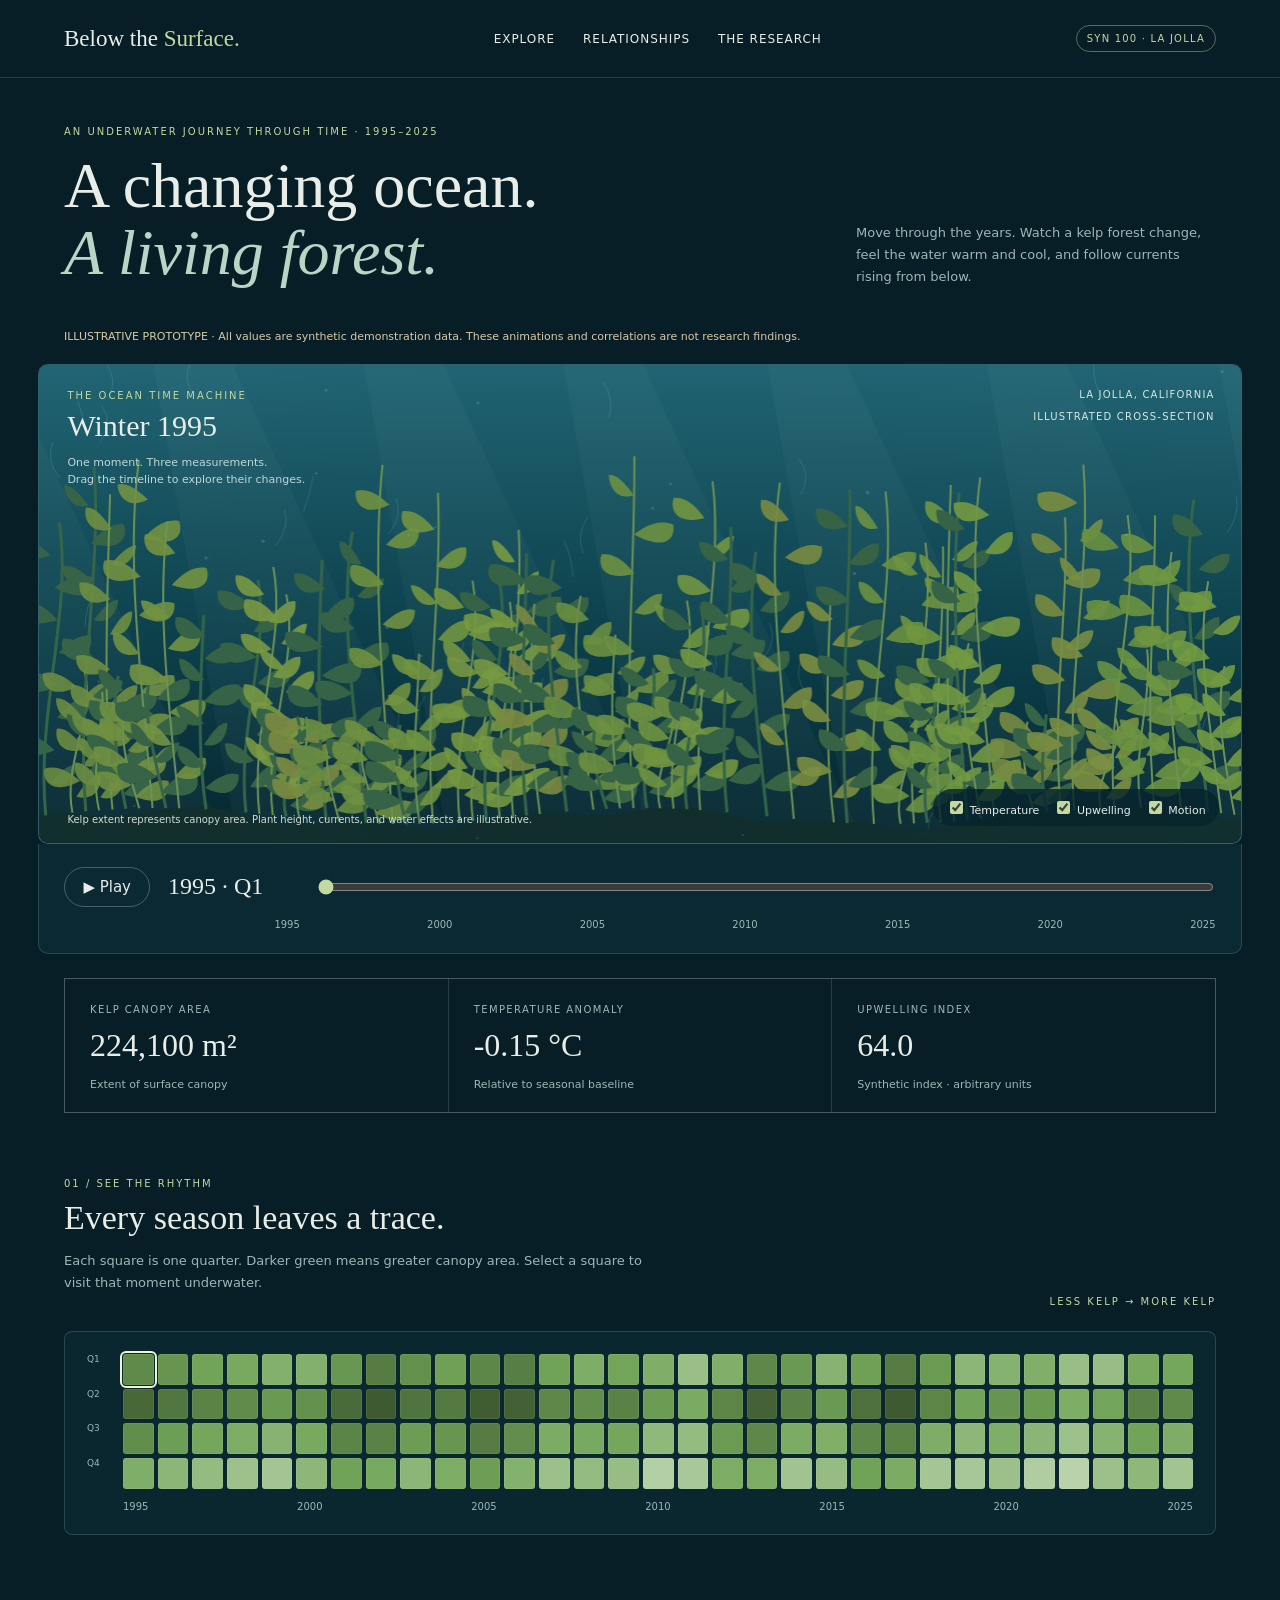
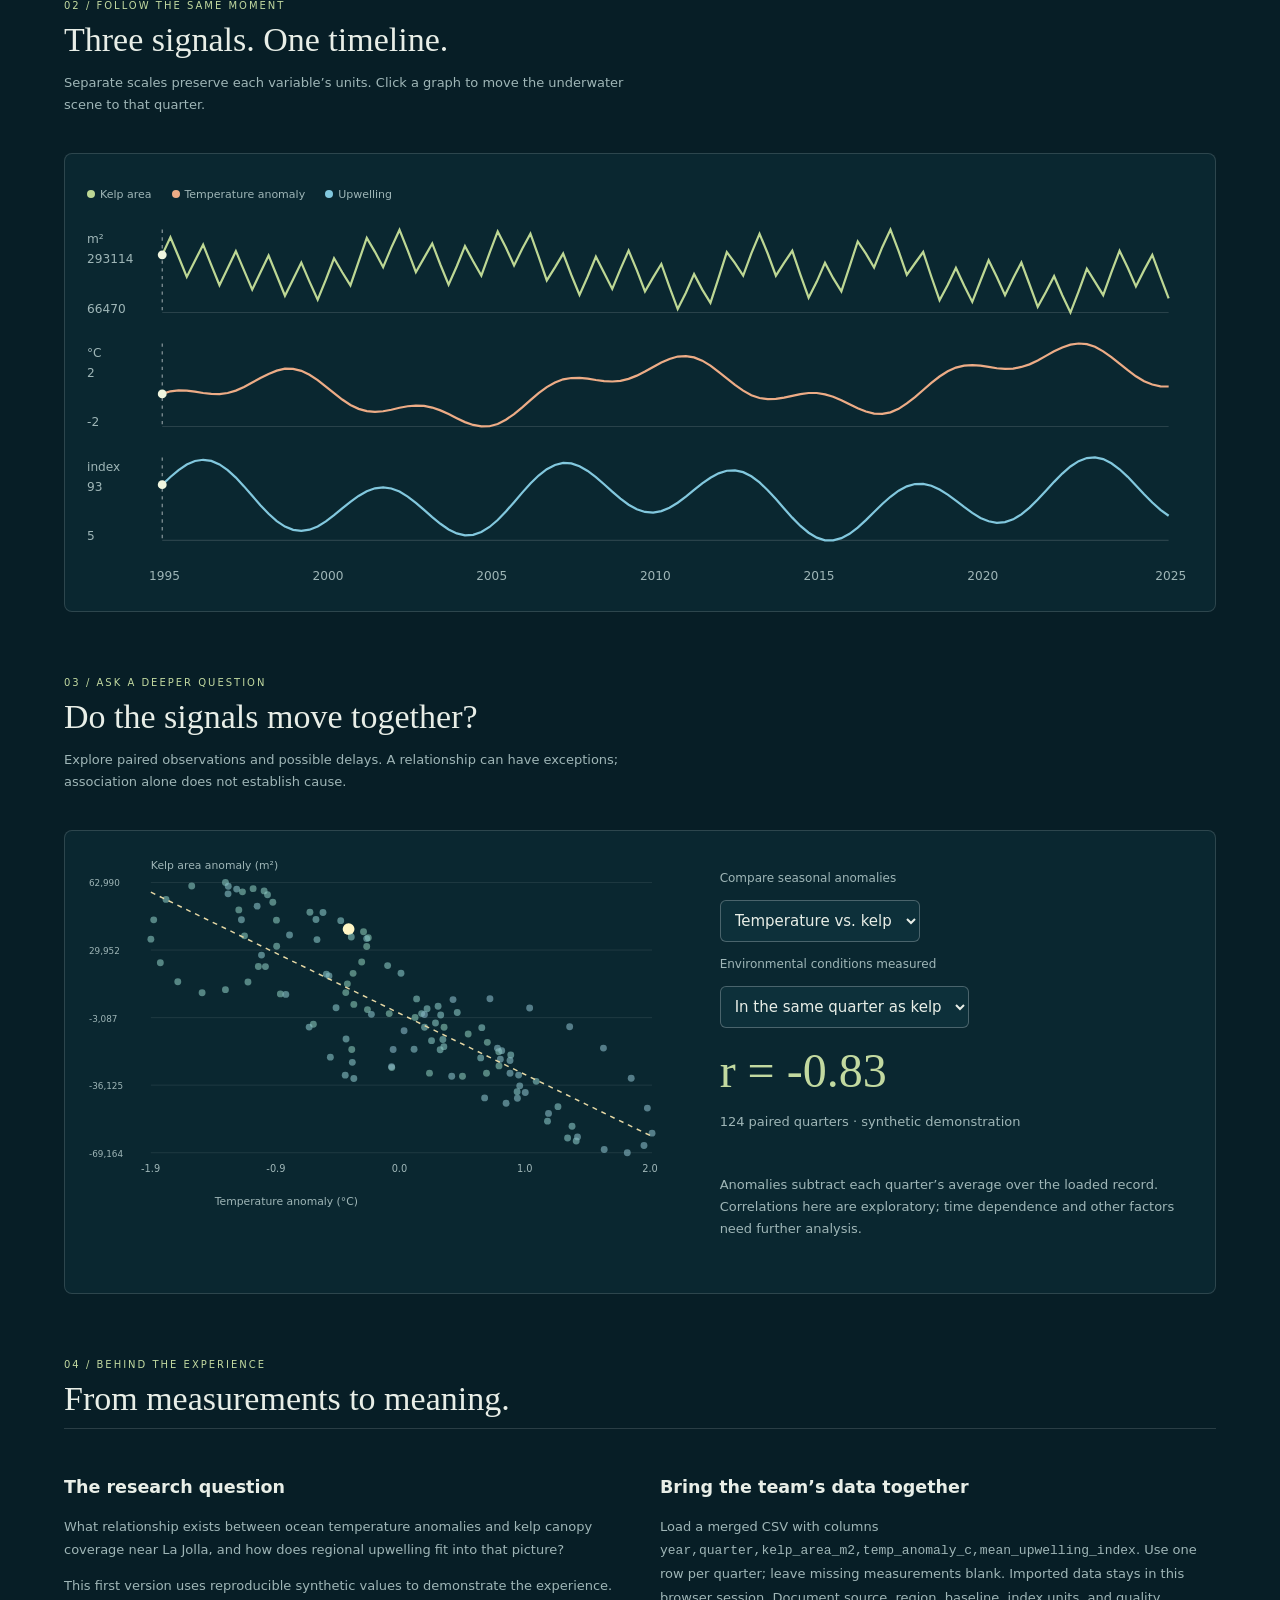
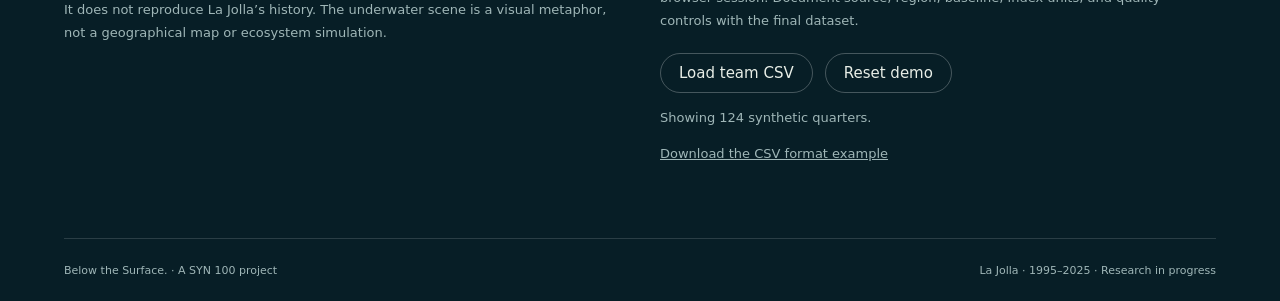
==== index.html @ 0c95d325 "Add kelp explorer prototype with animated ocean scene, timeline, charts, and sample data" ====
<!doctype html><html lang="en"><head><meta charset="utf-8"><meta name="viewport" content="width=device-width,initial-scale=1"><meta name="description" content="Explore an illustrative underwater kelp ecosystem through time. A SYN 100 research prototype."><title>Below the Surface | La Jolla</title><link rel="stylesheet" href="src/styles.css"></head><body>
<header><a class="brand" href="#">Below the <span>Surface.</span></a><nav><a href="#explore">EXPLORE</a><a href="#relationships">RELATIONSHIPS</a><a href="#methods">THE RESEARCH</a></nav><span class="tag">SYN 100 · LA JOLLA</span></header>
<div class="intro"><div><div class="eyebrow">An underwater journey through time · 1995–2025</div><h1>A changing ocean.<br><em>A living forest.</em></h1></div><p>Move through the years. Watch a kelp forest change, feel the water warm and cool, and follow currents rising from below.</p></div>
<div class="notice" id="notice">ILLUSTRATIVE PROTOTYPE · All values are synthetic demonstration data. These animations and correlations are not research findings.</div>
<main><div id="explore" class="scene-wrap"><canvas id="ocean" aria-label="Illustrative underwater kelp scene controlled by the selected quarter" role="img"></canvas><div class="overlay"><div class="eyebrow">The ocean time machine</div><h2 id="sceneDate">Winter 1995</h2><p>One moment. Three measurements.<br>Drag the timeline to explore their changes.</p></div><div class="scene-meta">LA JOLLA, CALIFORNIA<br><br>ILLUSTRATED CROSS-SECTION</div><div class="scene-caption">Kelp extent represents canopy area. Plant height, currents, and water effects are illustrative.</div><div class="layer-controls"><label><input id="tempFx" type="checkbox" checked> Temperature</label><label><input id="upFx" type="checkbox" checked> Upwelling</label><label><input id="motion" type="checkbox" checked> Motion</label></div></div>
<div class="timeline"><div class="time-head"><button class="button" id="play" aria-label="Play timeline">▶ Play</button><strong id="date">1995 · Q1</strong><input id="time" type="range" min="0" max="123" value="0" aria-label="Selected year and quarter"></div><div class="years"><span>1995</span><span>2000</span><span>2005</span><span>2010</span><span>2015</span><span>2020</span><span>2025</span></div></div>
<div class="metrics" aria-live="polite"><div class="metric"><label>Kelp canopy area</label><div class="value" id="kelpVal"></div><small>Extent of surface canopy</small></div><div class="metric"><label>Temperature anomaly</label><div class="value" id="tempVal"></div><small>Relative to seasonal baseline</small></div><div class="metric"><label>Upwelling index</label><div class="value" id="upVal"></div><small id="upUnit">Synthetic index · arbitrary units</small></div></div>
<section class="content"><div class="section-head"><div><div class="eyebrow">01 / See the rhythm</div><h2>Every season leaves a trace.</h2><p class="sub">Each square is one quarter. Darker green means greater canopy area. Select a square to visit that moment underwater.</p></div><span class="eyebrow">LESS KELP → MORE KELP</span></div><div class="chartbox"><div class="heatrows"><div class="quarters"><span>Q1</span><span>Q2</span><span>Q3</span><span>Q4</span></div><div class="calendar" id="calendar"></div></div><div class="calyears"><span>1995</span><span>2000</span><span>2005</span><span>2010</span><span>2015</span><span>2020</span><span>2025</span></div></div></section>
<section class="content"><div class="section-head"><div><div class="eyebrow">02 / Follow the same moment</div><h2>Three signals. One timeline.</h2><p class="sub">Separate scales preserve each variable’s units. Click a graph to move the underwater scene to that quarter.</p></div></div><div class="chartbox"><div class="legend"><span><i class="dot" style="background:#bdd794"></i>Kelp area</span><span><i class="dot" style="background:#edac86"></i>Temperature anomaly</span><span><i class="dot" style="background:#82c8de"></i>Upwelling</span></div><svg id="series" viewBox="0 0 1000 340" role="img" aria-label="Linked time-series graphs"></svg></div></section>
<section class="content" id="relationships"><div class="section-head"><div><div class="eyebrow">03 / Ask a deeper question</div><h2>Do the signals move together?</h2><p class="sub">Explore paired observations and possible delays. A relationship can have exceptions; association alone does not establish cause.</p></div></div><div class="chartbox twocol"><svg id="scatter" viewBox="0 0 600 370" role="img" aria-label="Environmental variable versus kelp anomaly scatterplot"></svg><div class="controls"><label for="variable">Compare seasonal anomalies</label><select id="variable"><option value="temp">Temperature vs. kelp</option><option value="up">Upwelling vs. kelp</option></select><label for="lag">Environmental conditions measured</label><select id="lag"><option value="0">In the same quarter as kelp</option><option value="1">One quarter before kelp</option><option value="2">Two quarters before kelp</option></select><div><div class="stat" id="rval"></div><p class="sub" id="pairCount"></p></div><p class="sub">Anomalies subtract each quarter’s average over the loaded record. Correlations here are exploratory; time dependence and other factors need further analysis.</p></div></div></section>
<section class="content" id="methods"><div class="eyebrow">04 / Behind the experience</div><h2>From measurements to meaning.</h2><div class="method"><div><h3>The research question</h3><p>What relationship exists between ocean temperature anomalies and kelp canopy coverage near La Jolla, and how does regional upwelling fit into that picture?</p><p>This first version uses reproducible synthetic values to demonstrate the experience. It does not reproduce La Jolla’s history. The underwater scene is a visual metaphor, not a geographical map or ecosystem simulation.</p></div><div><h3>Bring the team’s data together</h3><p>Load a merged CSV with columns <code>year,quarter,kelp_area_m2,temp_anomaly_c,mean_upwelling_index</code>. Use one row per quarter; leave missing measurements blank. Imported data stays in this browser session. Document source, region, baseline, index units, and quality controls with the final dataset.</p><div class="import"><label class="button" for="upload">Load team CSV</label><input id="upload" type="file" accept=".csv,text/csv" hidden><button id="reset" class="button">Reset demo</button></div><p role="status" class="status" id="loadStatus">Showing 124 synthetic quarters.</p><p><a href="data/sample.csv" download style="text-decoration:underline">Download the CSV format example</a></p></div></div></section></main><footer><span>Below the Surface. · A SYN 100 project</span><span>La Jolla · 1995–2025 · Research in progress</span></footer>
<script src="src/main.js" defer></script></body></html>
---- src/styles.css ----
:root{--ink:#e8eee7;--muted:#9fb6b7;--line:#ffffff24;--lime:#c2d9a0}*{box-sizing:border-box}body{margin:0;background:#071e26;color:var(--ink);font:15px system-ui,sans-serif}button,select,input{font:inherit}a{color:inherit;text-decoration:none}header{height:78px;display:flex;align-items:center;justify-content:space-between;padding:0 5%;border-bottom:1px solid var(--line)}.brand{font-family:Georgia,serif;font-size:23px}.brand span{color:var(--lime)}nav{display:flex;gap:28px;font-size:12px;letter-spacing:.08em}.tag{font-size:10px;letter-spacing:.12em;border:1px solid #bcd39a70;padding:7px 10px;color:var(--lime);border-radius:30px}.intro{padding:48px 5% 28px;display:flex;align-items:end;justify-content:space-between;gap:25px}.eyebrow{text-transform:uppercase;letter-spacing:.2em;font-size:10px;color:var(--lime)}h1{font:clamp(40px,5vw,72px)/1.05 Georgia,serif;margin:15px 0}h1 em{color:#b9d5c5;font-weight:normal}.intro p{max-width:360px;color:var(--muted);line-height:1.7;font-size:13px}.notice{margin:0 5% 18px;color:#d9caa7;font-size:11px;line-height:1.5}.scene-wrap{margin:0 3%;position:relative;height:480px;border:1px solid #ffffff25;border-radius:10px;overflow:hidden;background:#0e4654}canvas{display:block;width:100%;height:100%}.overlay{position:absolute;top:25px;left:28px;pointer-events:none}.overlay h2{font:30px Georgia,serif;margin:8px 0}.overlay p{font-size:11px;color:#c0d7d6;max-width:260px;line-height:1.6}.scene-meta{position:absolute;right:26px;top:24px;font-size:10px;letter-spacing:.12em;text-align:right;color:#d5e9e4}.scene-caption{position:absolute;bottom:18px;left:28px;font-size:10px;color:#cfddd1;max-width:80%}.layer-controls{display:flex;gap:14px;position:absolute;right:22px;bottom:17px;background:#06242ccb;padding:9px 13px;border-radius:25px;font-size:11px}input{accent-color:var(--lime)}.timeline{margin:0 3%;padding:23px 25px;background:#0b2932;border:1px solid var(--line);border-top:0;border-radius:0 0 10px 10px}.time-head{display:flex;align-items:center;gap:18px}.time-head strong{font:24px Georgia,serif;min-width:130px}.time-head input{flex:1;min-width:30px}.button{background:transparent;color:var(--ink);border:1px solid #ffffff40;border-radius:25px;padding:10px 18px;cursor:pointer}.button:hover,.button.active{background:var(--lime);color:#122b2b}.years{display:flex;justify-content:space-between;padding:12px 0 0 210px;font-size:10px;color:var(--muted)}.metrics{display:grid;grid-template-columns:repeat(3,1fr);gap:1px;background:var(--line);margin:24px 5% 0;border:1px solid var(--line)}.metric{background:#071e26;padding:20px 25px}.metric label{font-size:10px;letter-spacing:.14em;color:var(--muted);text-transform:uppercase}.value{font:32px Georgia,serif;margin:10px 0}.metric small{font-size:11px;color:var(--muted)}section.content{padding:65px 5% 0}.section-head{display:flex;align-items:end;justify-content:space-between;gap:20px;margin-bottom:24px}h2{font:34px Georgia,serif;margin:10px 0}p.sub{color:var(--muted);font-size:13px;max-width:600px;line-height:1.7}.tabs{display:flex;gap:8px;flex-wrap:wrap}.tabs .button{font-size:11px;padding:9px 14px}.chartbox{border:1px solid var(--line);border-radius:8px;background:#0a2730;padding:22px}.chartbox svg{display:block;width:100%;height:auto}.legend{display:flex;gap:20px;color:var(--muted);font-size:11px;margin:12px 0}.dot{display:inline-block;width:8px;height:8px;border-radius:50%;margin-right:5px}.calendar{display:grid;grid-template-columns:repeat(31,1fr);gap:4px}.calcell{aspect-ratio:1;border:1px solid #ffffff12;border-radius:3px;cursor:pointer;padding:0}.calcell:hover,.calcell.selected{outline:2px solid #edf6d7;outline-offset:1px}.heatrows{display:grid;grid-template-columns:26px 1fr;gap:10px;align-items:center}.quarters{display:grid;grid-template-rows:repeat(4,1fr);gap:4px;font-size:9px;color:var(--muted);height:100%}.calyears{display:flex;justify-content:space-between;font-size:10px;color:var(--muted);margin:12px 0 0 36px}.twocol{display:grid;grid-template-columns:1.2fr 1fr;gap:25px}.controls{display:flex;flex-direction:column;gap:15px;align-items:start;padding:18px}select{background:#0d303a;color:var(--ink);border:1px solid #ffffff40;border-radius:6px;padding:10px;max-width:100%}.stat{font:48px Georgia,serif;color:var(--lime)}.controls label{font-size:12px;color:var(--muted)}.method{display:grid;grid-template-columns:1fr 1fr;gap:40px;border-top:1px solid var(--line);padding-top:30px}.method p,.method li{font-size:13px;line-height:1.8;color:var(--muted)}footer{margin:60px 5% 0;padding:25px 0;border-top:1px solid var(--line);font-size:11px;color:var(--muted);display:flex;justify-content:space-between}.import{display:flex;gap:12px;align-items:center;flex-wrap:wrap;margin-top:20px}.status{font-size:12px;color:var(--lime)}:focus-visible{outline:2px solid #e2f7b4;outline-offset:4px}@media(max-width:700px){header{height:65px}nav{gap:14px}nav a:last-child{display:none}.tag{font-size:8px}.intro{padding-top:30px;display:block}.intro p{max-width:100%}.scene-wrap{height:420px}.scene-meta{display:none}.layer-controls{left:15px;right:auto;bottom:45px}.overlay{left:20px}.scene-caption{left:20px;font-size:9px}.time-head{gap:8px;flex-wrap:wrap}.time-head strong{font-size:19px;min-width:104px}.time-head input{flex-basis:50%}.years{padding-left:0}.metrics{margin:20px 3% 0}.metric{padding:14px 10px}.value{font-size:23px}.metric label{font-size:8px}.metric small{font-size:9px}.twocol,.method{grid-template-columns:1fr}.section-head{display:block}.calendar{gap:2px}.chartbox{padding:12px}h2{font-size:28px}footer{gap:20px}.quarters{font-size:8px}}
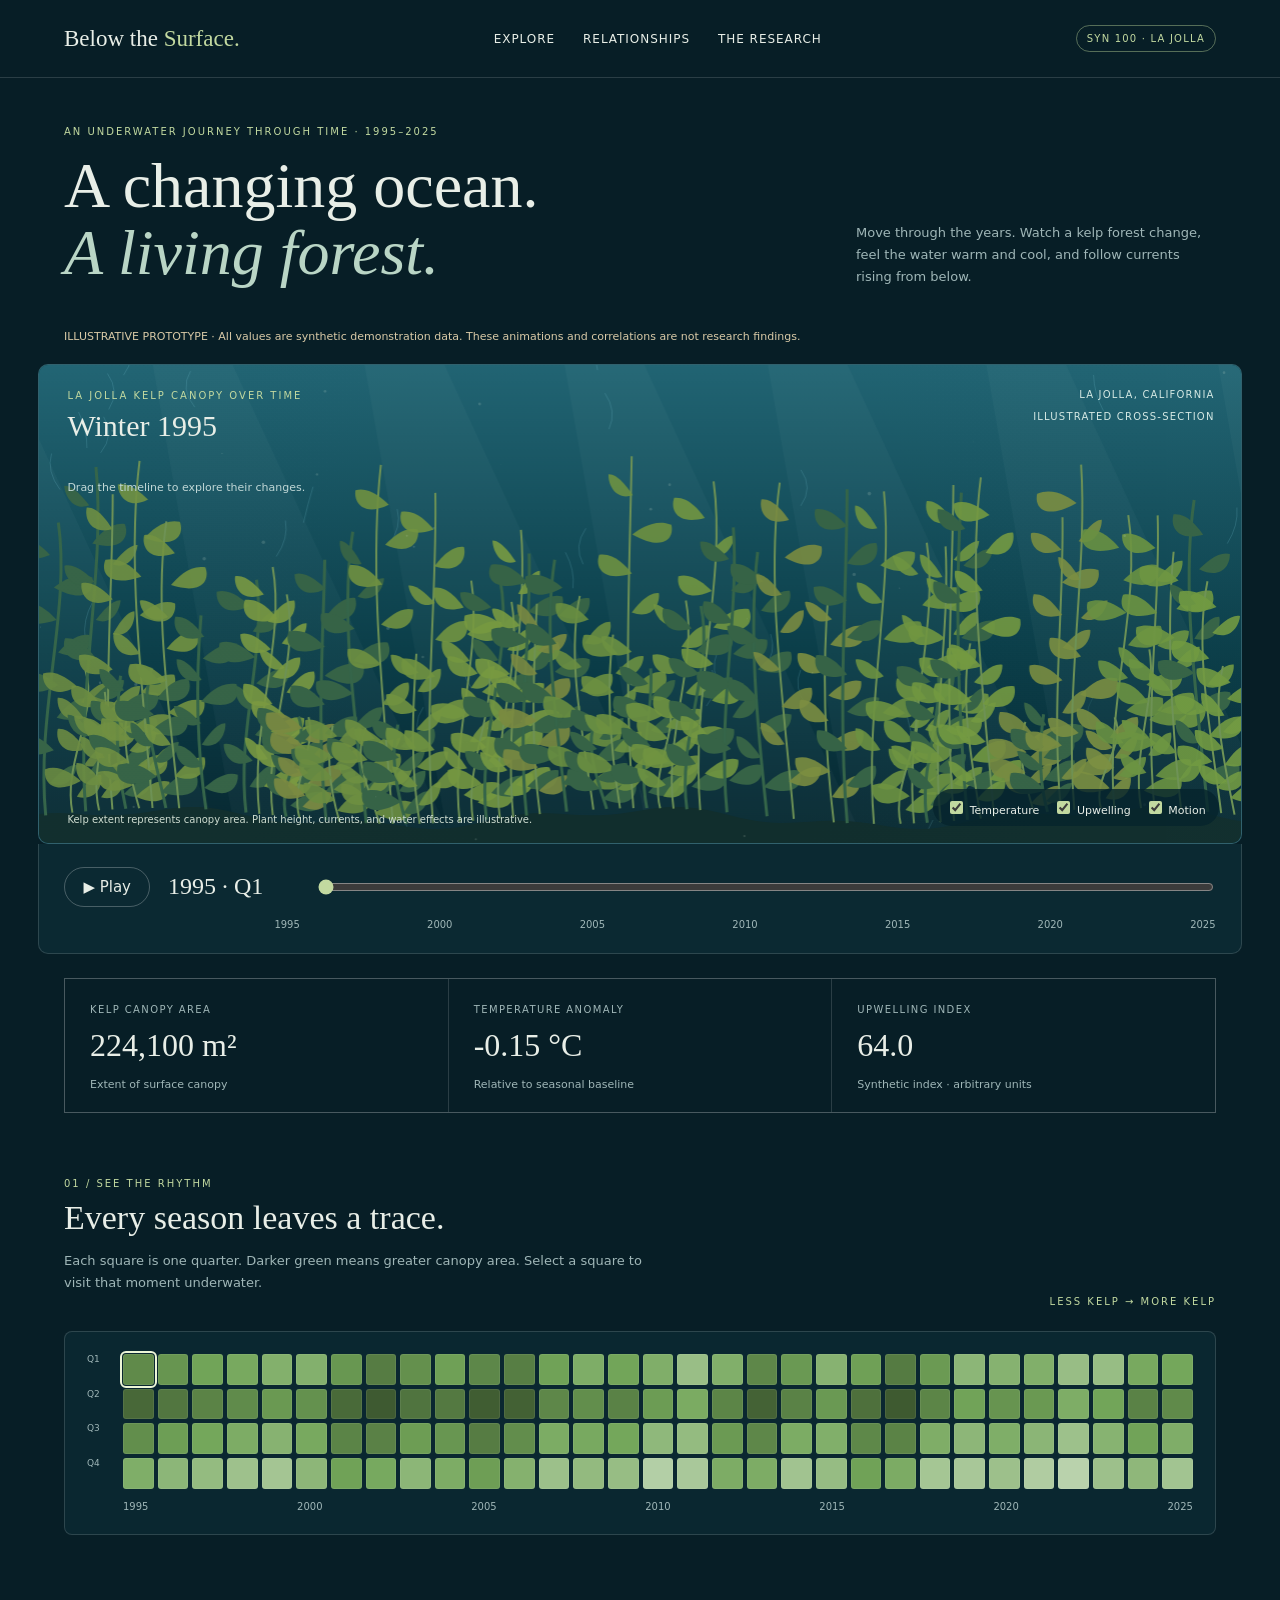
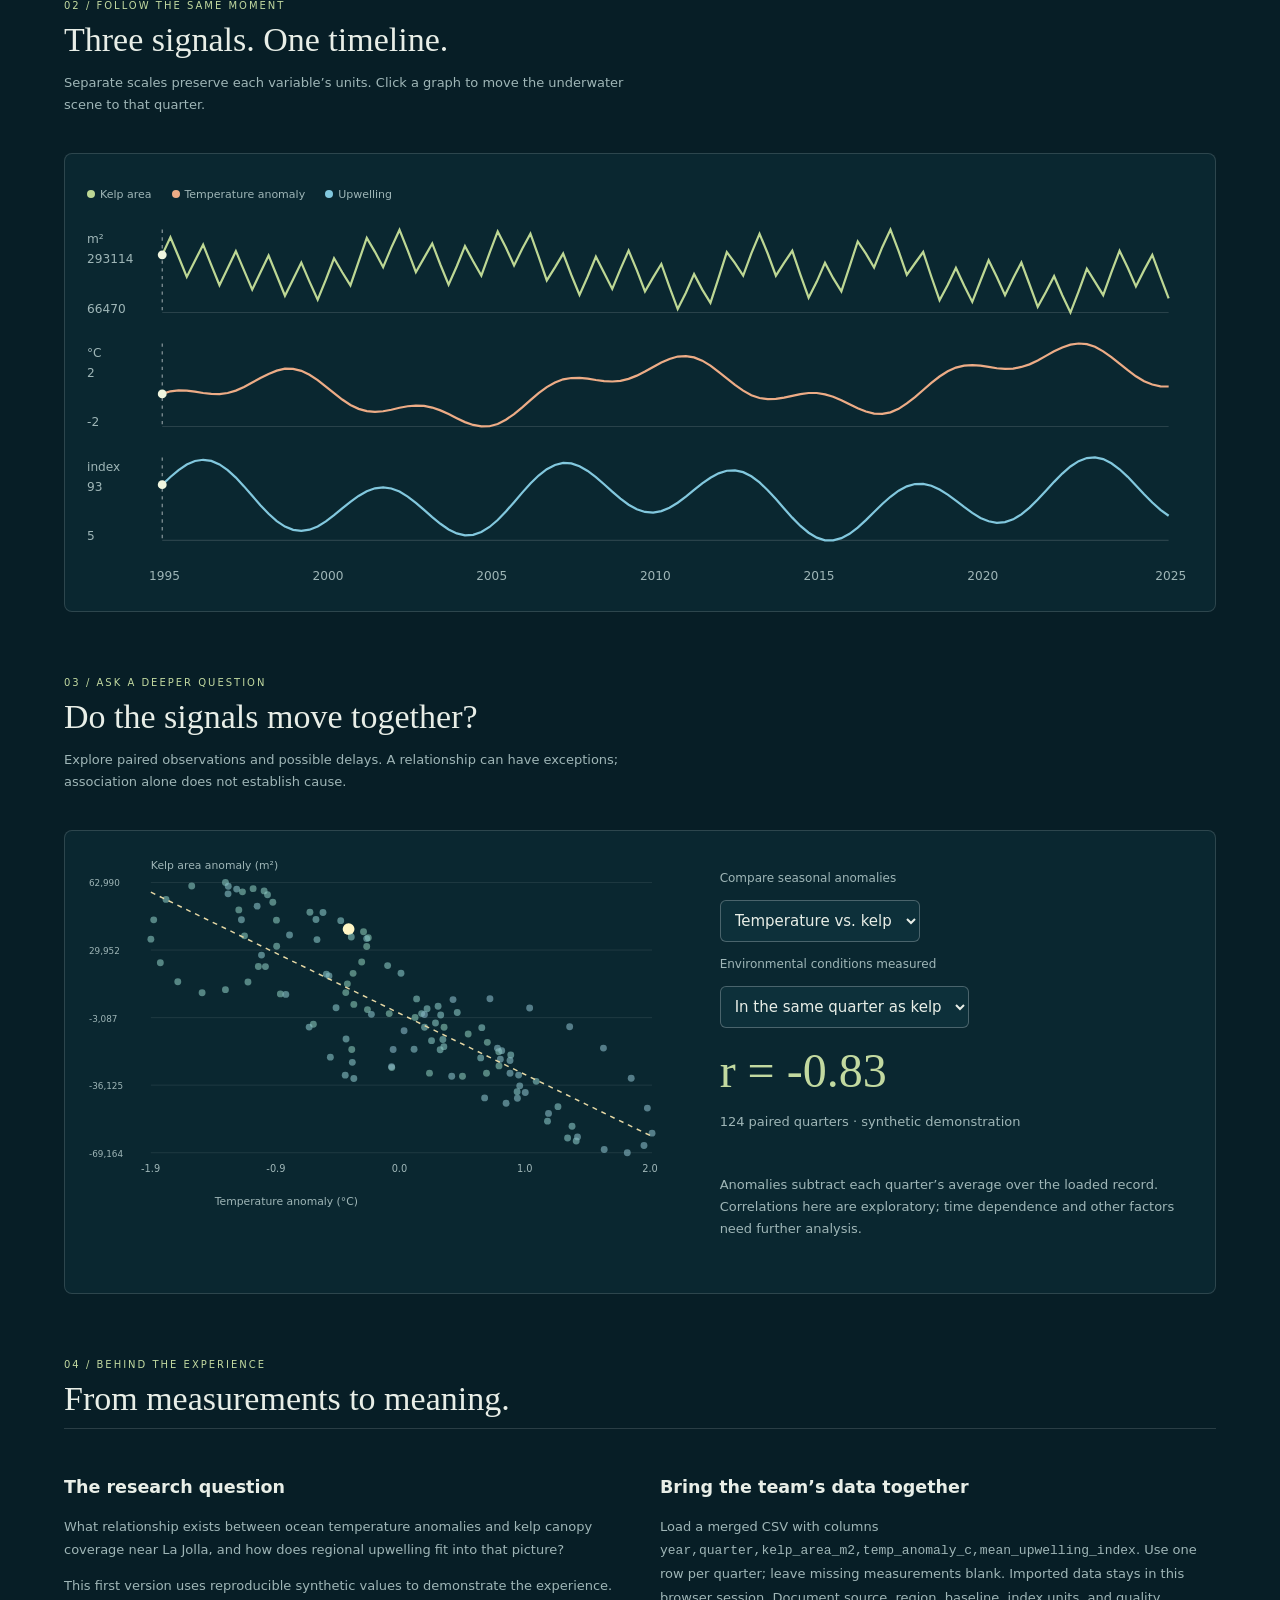
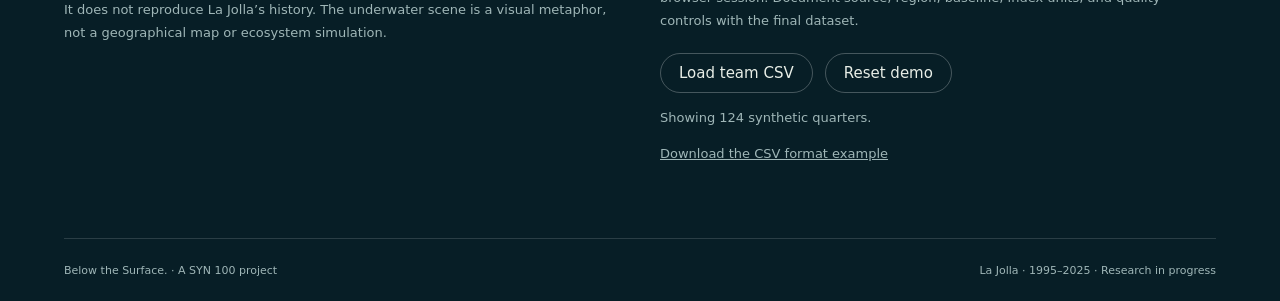
==== commit 8f33f3da: "update wording" ====
--- a/index.html
+++ b/index.html
@@ -2,7 +2,7 @@
 <header><a class="brand" href="#">Below the <span>Surface.</span></a><nav><a href="#explore">EXPLORE</a><a href="#relationships">RELATIONSHIPS</a><a href="#methods">THE RESEARCH</a></nav><span class="tag">SYN 100 · LA JOLLA</span></header>
 <div class="intro"><div><div class="eyebrow">An underwater journey through time · 1995–2025</div><h1>A changing ocean.<br><em>A living forest.</em></h1></div><p>Move through the years. Watch a kelp forest change, feel the water warm and cool, and follow currents rising from below.</p></div>
 <div class="notice" id="notice">ILLUSTRATIVE PROTOTYPE · All values are synthetic demonstration data. These animations and correlations are not research findings.</div>
-<main><div id="explore" class="scene-wrap"><canvas id="ocean" aria-label="Illustrative underwater kelp scene controlled by the selected quarter" role="img"></canvas><div class="overlay"><div class="eyebrow">The ocean time machine</div><h2 id="sceneDate">Winter 1995</h2><p>One moment. Three measurements.<br>Drag the timeline to explore their changes.</p></div><div class="scene-meta">LA JOLLA, CALIFORNIA<br><br>ILLUSTRATED CROSS-SECTION</div><div class="scene-caption">Kelp extent represents canopy area. Plant height, currents, and water effects are illustrative.</div><div class="layer-controls"><label><input id="tempFx" type="checkbox" checked> Temperature</label><label><input id="upFx" type="checkbox" checked> Upwelling</label><label><input id="motion" type="checkbox" checked> Motion</label></div></div>
+<main><div id="explore" class="scene-wrap"><canvas id="ocean" aria-label="Illustrative underwater kelp scene controlled by the selected quarter" role="img"></canvas><div class="overlay"><div class="eyebrow">La Jolla Kelp Canopy Over Time</div><h2 id="sceneDate">Winter 1995</h2><p><br>Drag the timeline to explore their changes.</p></div><div class="scene-meta">LA JOLLA, CALIFORNIA<br><br>ILLUSTRATED CROSS-SECTION</div><div class="scene-caption">Kelp extent represents canopy area. Plant height, currents, and water effects are illustrative.</div><div class="layer-controls"><label><input id="tempFx" type="checkbox" checked> Temperature</label><label><input id="upFx" type="checkbox" checked> Upwelling</label><label><input id="motion" type="checkbox" checked> Motion</label></div></div>
 <div class="timeline"><div class="time-head"><button class="button" id="play" aria-label="Play timeline">▶ Play</button><strong id="date">1995 · Q1</strong><input id="time" type="range" min="0" max="123" value="0" aria-label="Selected year and quarter"></div><div class="years"><span>1995</span><span>2000</span><span>2005</span><span>2010</span><span>2015</span><span>2020</span><span>2025</span></div></div>
 <div class="metrics" aria-live="polite"><div class="metric"><label>Kelp canopy area</label><div class="value" id="kelpVal"></div><small>Extent of surface canopy</small></div><div class="metric"><label>Temperature anomaly</label><div class="value" id="tempVal"></div><small>Relative to seasonal baseline</small></div><div class="metric"><label>Upwelling index</label><div class="value" id="upVal"></div><small id="upUnit">Synthetic index · arbitrary units</small></div></div>
 <section class="content"><div class="section-head"><div><div class="eyebrow">01 / See the rhythm</div><h2>Every season leaves a trace.</h2><p class="sub">Each square is one quarter. Darker green means greater canopy area. Select a square to visit that moment underwater.</p></div><span class="eyebrow">LESS KELP → MORE KELP</span></div><div class="chartbox"><div class="heatrows"><div class="quarters"><span>Q1</span><span>Q2</span><span>Q3</span><span>Q4</span></div><div class="calendar" id="calendar"></div></div><div class="calyears"><span>1995</span><span>2000</span><span>2005</span><span>2010</span><span>2015</span><span>2020</span><span>2025</span></div></div></section>
--- a/src/styles.css
+++ b/src/styles.css
@@ -1,2 +1,25 @@
 
 :root{--ink:#e8eee7;--muted:#9fb6b7;--line:#ffffff24;--lime:#c2d9a0}*{box-sizing:border-box}body{margin:0;background:#071e26;color:var(--ink);font:15px system-ui,sans-serif}button,select,input{font:inherit}a{color:inherit;text-decoration:none}header{height:78px;display:flex;align-items:center;justify-content:space-between;padding:0 5%;border-bottom:1px solid var(--line)}.brand{font-family:Georgia,serif;font-size:23px}.brand span{color:var(--lime)}nav{display:flex;gap:28px;font-size:12px;letter-spacing:.08em}.tag{font-size:10px;letter-spacing:.12em;border:1px solid #bcd39a70;padding:7px 10px;color:var(--lime);border-radius:30px}.intro{padding:48px 5% 28px;display:flex;align-items:end;justify-content:space-between;gap:25px}.eyebrow{text-transform:uppercase;letter-spacing:.2em;font-size:10px;color:var(--lime)}h1{font:clamp(40px,5vw,72px)/1.05 Georgia,serif;margin:15px 0}h1 em{color:#b9d5c5;font-weight:normal}.intro p{max-width:360px;color:var(--muted);line-height:1.7;font-size:13px}.notice{margin:0 5% 18px;color:#d9caa7;font-size:11px;line-height:1.5}.scene-wrap{margin:0 3%;position:relative;height:480px;border:1px solid #ffffff25;border-radius:10px;overflow:hidden;background:#0e4654}canvas{display:block;width:100%;height:100%}.overlay{position:absolute;top:25px;left:28px;pointer-events:none}.overlay h2{font:30px Georgia,serif;margin:8px 0}.overlay p{font-size:11px;color:#c0d7d6;max-width:260px;line-height:1.6}.scene-meta{position:absolute;right:26px;top:24px;font-size:10px;letter-spacing:.12em;text-align:right;color:#d5e9e4}.scene-caption{position:absolute;bottom:18px;left:28px;font-size:10px;color:#cfddd1;max-width:80%}.layer-controls{display:flex;gap:14px;position:absolute;right:22px;bottom:17px;background:#06242ccb;padding:9px 13px;border-radius:25px;font-size:11px}input{accent-color:var(--lime)}.timeline{margin:0 3%;padding:23px 25px;background:#0b2932;border:1px solid var(--line);border-top:0;border-radius:0 0 10px 10px}.time-head{display:flex;align-items:center;gap:18px}.time-head strong{font:24px Georgia,serif;min-width:130px}.time-head input{flex:1;min-width:30px}.button{background:transparent;color:var(--ink);border:1px solid #ffffff40;border-radius:25px;padding:10px 18px;cursor:pointer}.button:hover,.button.active{background:var(--lime);color:#122b2b}.years{display:flex;justify-content:space-between;padding:12px 0 0 210px;font-size:10px;color:var(--muted)}.metrics{display:grid;grid-template-columns:repeat(3,1fr);gap:1px;background:var(--line);margin:24px 5% 0;border:1px solid var(--line)}.metric{background:#071e26;padding:20px 25px}.metric label{font-size:10px;letter-spacing:.14em;color:var(--muted);text-transform:uppercase}.value{font:32px Georgia,serif;margin:10px 0}.metric small{font-size:11px;color:var(--muted)}section.content{padding:65px 5% 0}.section-head{display:flex;align-items:end;justify-content:space-between;gap:20px;margin-bottom:24px}h2{font:34px Georgia,serif;margin:10px 0}p.sub{color:var(--muted);font-size:13px;max-width:600px;line-height:1.7}.tabs{display:flex;gap:8px;flex-wrap:wrap}.tabs .button{font-size:11px;padding:9px 14px}.chartbox{border:1px solid var(--line);border-radius:8px;background:#0a2730;padding:22px}.chartbox svg{display:block;width:100%;height:auto}.legend{display:flex;gap:20px;color:var(--muted);font-size:11px;margin:12px 0}.dot{display:inline-block;width:8px;height:8px;border-radius:50%;margin-right:5px}.calendar{display:grid;grid-template-columns:repeat(31,1fr);gap:4px}.calcell{aspect-ratio:1;border:1px solid #ffffff12;border-radius:3px;cursor:pointer;padding:0}.calcell:hover,.calcell.selected{outline:2px solid #edf6d7;outline-offset:1px}.heatrows{display:grid;grid-template-columns:26px 1fr;gap:10px;align-items:center}.quarters{display:grid;grid-template-rows:repeat(4,1fr);gap:4px;font-size:9px;color:var(--muted);height:100%}.calyears{display:flex;justify-content:space-between;font-size:10px;color:var(--muted);margin:12px 0 0 36px}.twocol{display:grid;grid-template-columns:1.2fr 1fr;gap:25px}.controls{display:flex;flex-direction:column;gap:15px;align-items:start;padding:18px}select{background:#0d303a;color:var(--ink);border:1px solid #ffffff40;border-radius:6px;padding:10px;max-width:100%}.stat{font:48px Georgia,serif;color:var(--lime)}.controls label{font-size:12px;color:var(--muted)}.method{display:grid;grid-template-columns:1fr 1fr;gap:40px;border-top:1px solid var(--line);padding-top:30px}.method p,.method li{font-size:13px;line-height:1.8;color:var(--muted)}footer{margin:60px 5% 0;padding:25px 0;border-top:1px solid var(--line);font-size:11px;color:var(--muted);display:flex;justify-content:space-between}.import{display:flex;gap:12px;align-items:center;flex-wrap:wrap;margin-top:20px}.status{font-size:12px;color:var(--lime)}:focus-visible{outline:2px solid #e2f7b4;outline-offset:4px}@media(max-width:700px){header{height:65px}nav{gap:14px}nav a:last-child{display:none}.tag{font-size:8px}.intro{padding-top:30px;display:block}.intro p{max-width:100%}.scene-wrap{height:420px}.scene-meta{display:none}.layer-controls{left:15px;right:auto;bottom:45px}.overlay{left:20px}.scene-caption{left:20px;font-size:9px}.time-head{gap:8px;flex-wrap:wrap}.time-head strong{font-size:19px;min-width:104px}.time-head input{flex-basis:50%}.years{padding-left:0}.metrics{margin:20px 3% 0}.metric{padding:14px 10px}.value{font-size:23px}.metric label{font-size:8px}.metric small{font-size:9px}.twocol,.method{grid-template-columns:1fr}.section-head{display:block}.calendar{gap:2px}.chartbox{padding:12px}h2{font-size:28px}footer{gap:20px}.quarters{font-size:8px}}
+
+/* Stack date layers so interrupted crossfades retain their current opacity. */
+.date-fade{display:inline-grid}
+.date-fade>span{grid-area:1 / 1;white-space:nowrap}
+.value{font-variant-numeric:tabular-nums}
+
+/* Standalone Google Sites embeds share the explorer's components. */
+.embed-page{padding:20px 0 28px}
+.embed-page section.content{padding-top:32px}
+.embed-page .timeline{border-top:1px solid var(--line)}
+.embed-page .twocol{grid-template-columns:minmax(0,1.2fr) minmax(0,1fr)}
+.embed-page .twocol>*{min-width:0}
+.embed-page .legend{flex-wrap:wrap;gap:10px 20px}
+.embed-motion{font-size:12px;white-space:nowrap}
+@media(max-width:700px){
+  .embed-page .twocol{grid-template-columns:minmax(0,1fr)}
+  .embed-page .metrics{grid-template-columns:minmax(0,1fr)}
+  .embed-page .metric{padding:16px}
+  .embed-page .layer-controls{left:10px;right:10px;justify-content:center;gap:8px;padding:9px 6px}
+  .embed-page .time-head input[type=range]{flex-basis:100%;width:100%}
+  .embed-page .heatrows{grid-template-columns:18px minmax(0,1fr);gap:6px}
+  .embed-page .controls{padding:8px 0}
+}
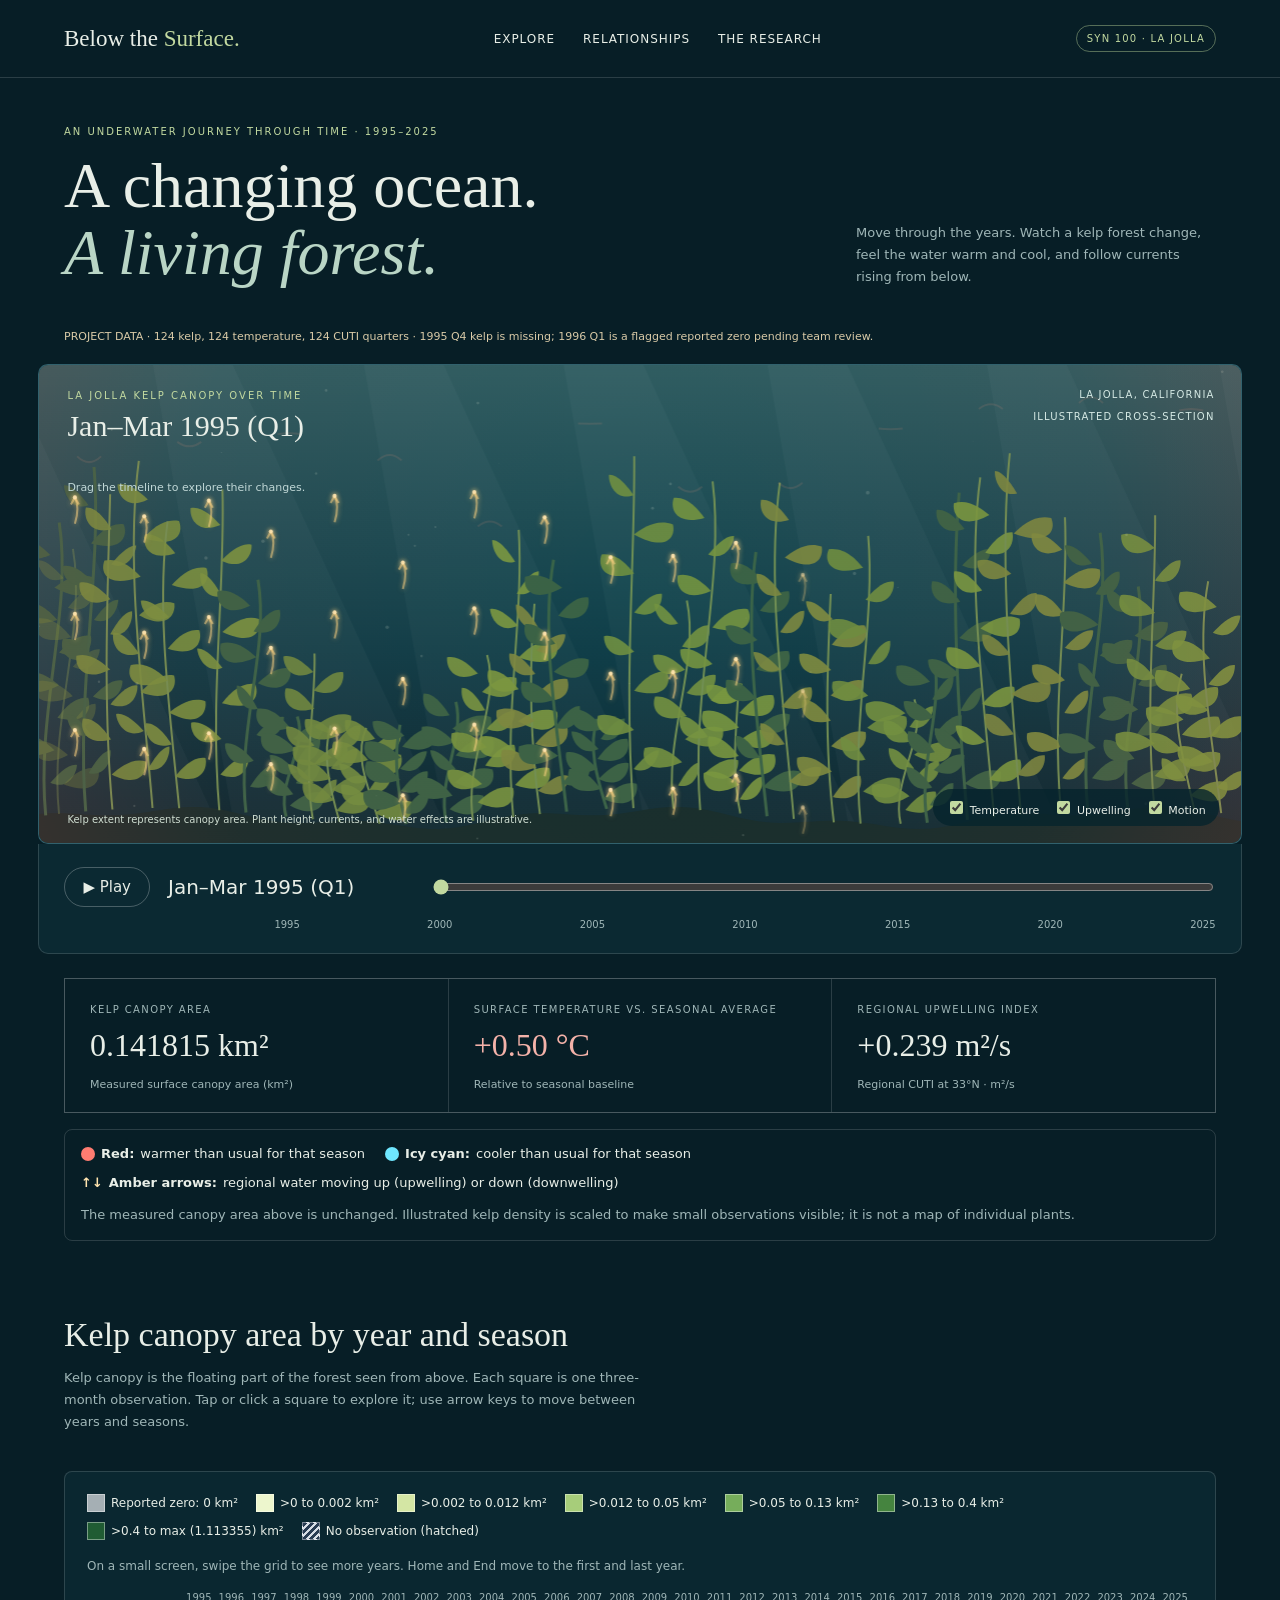
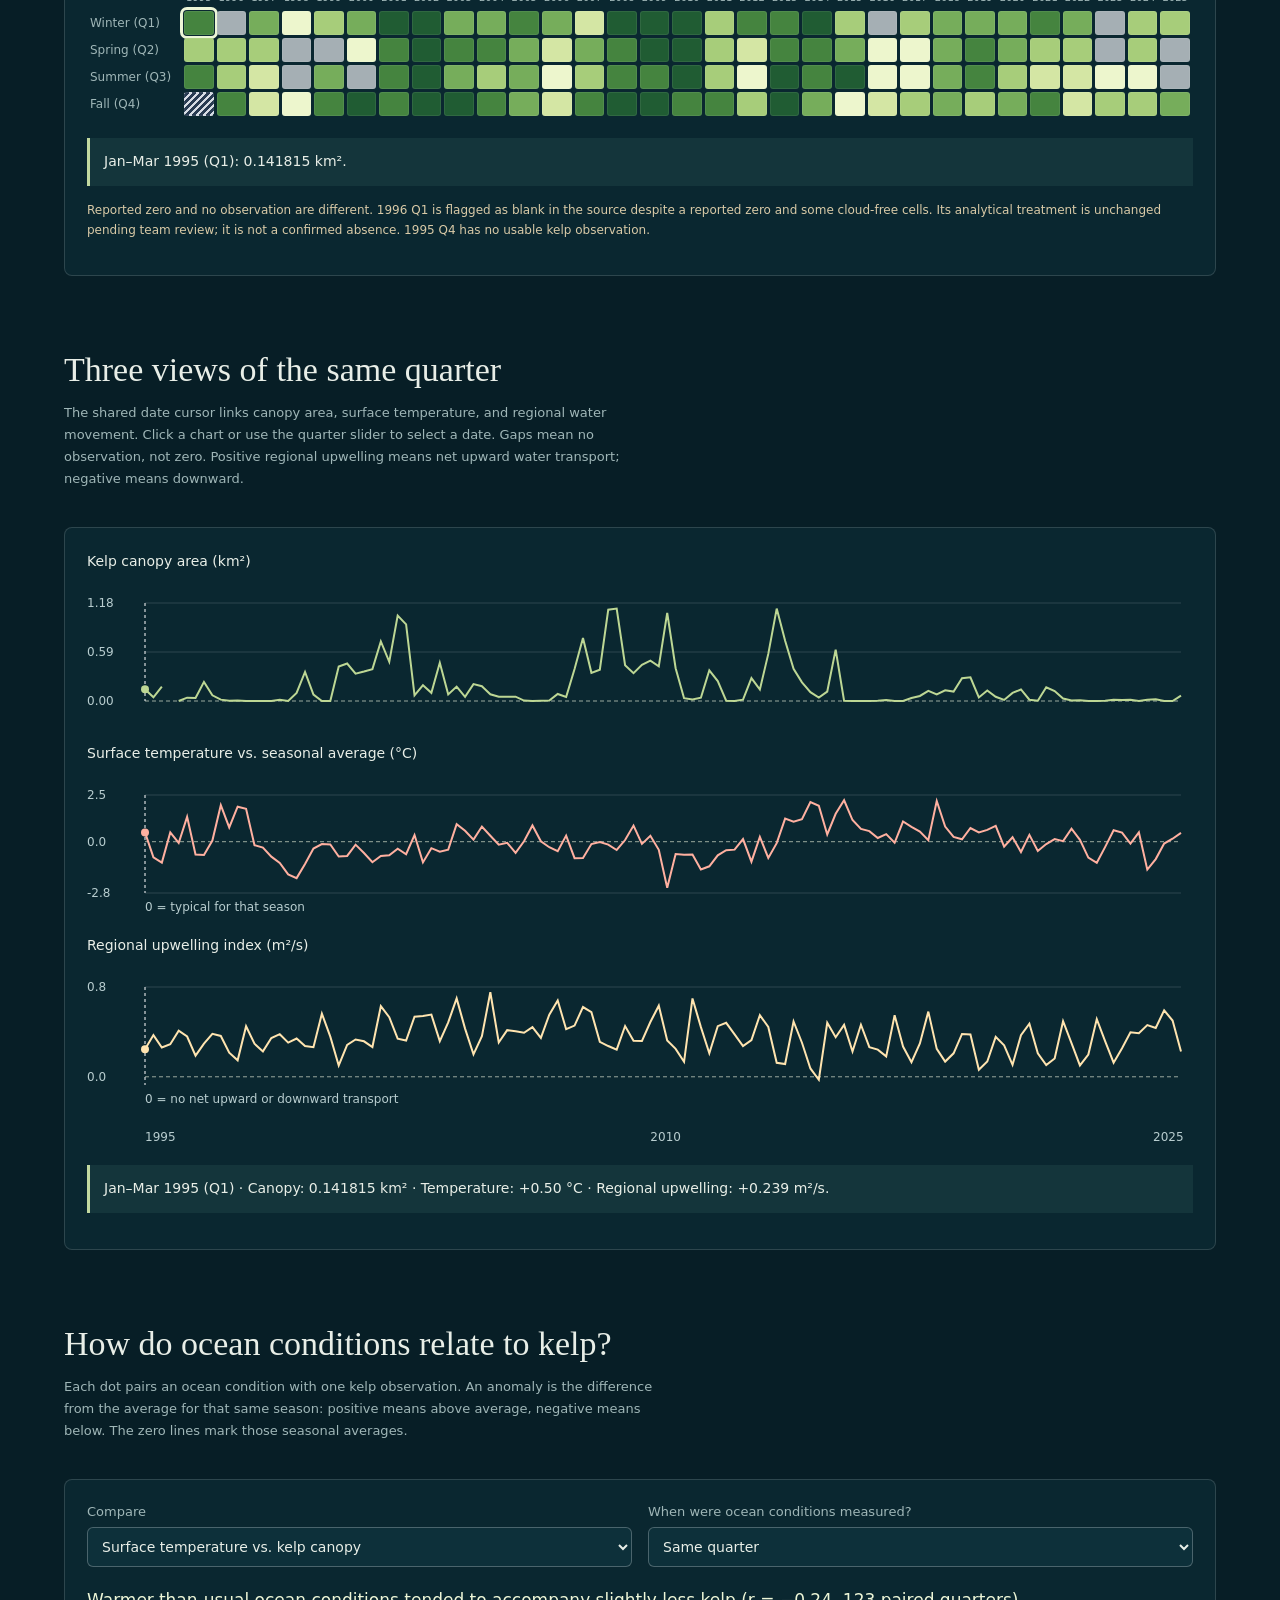
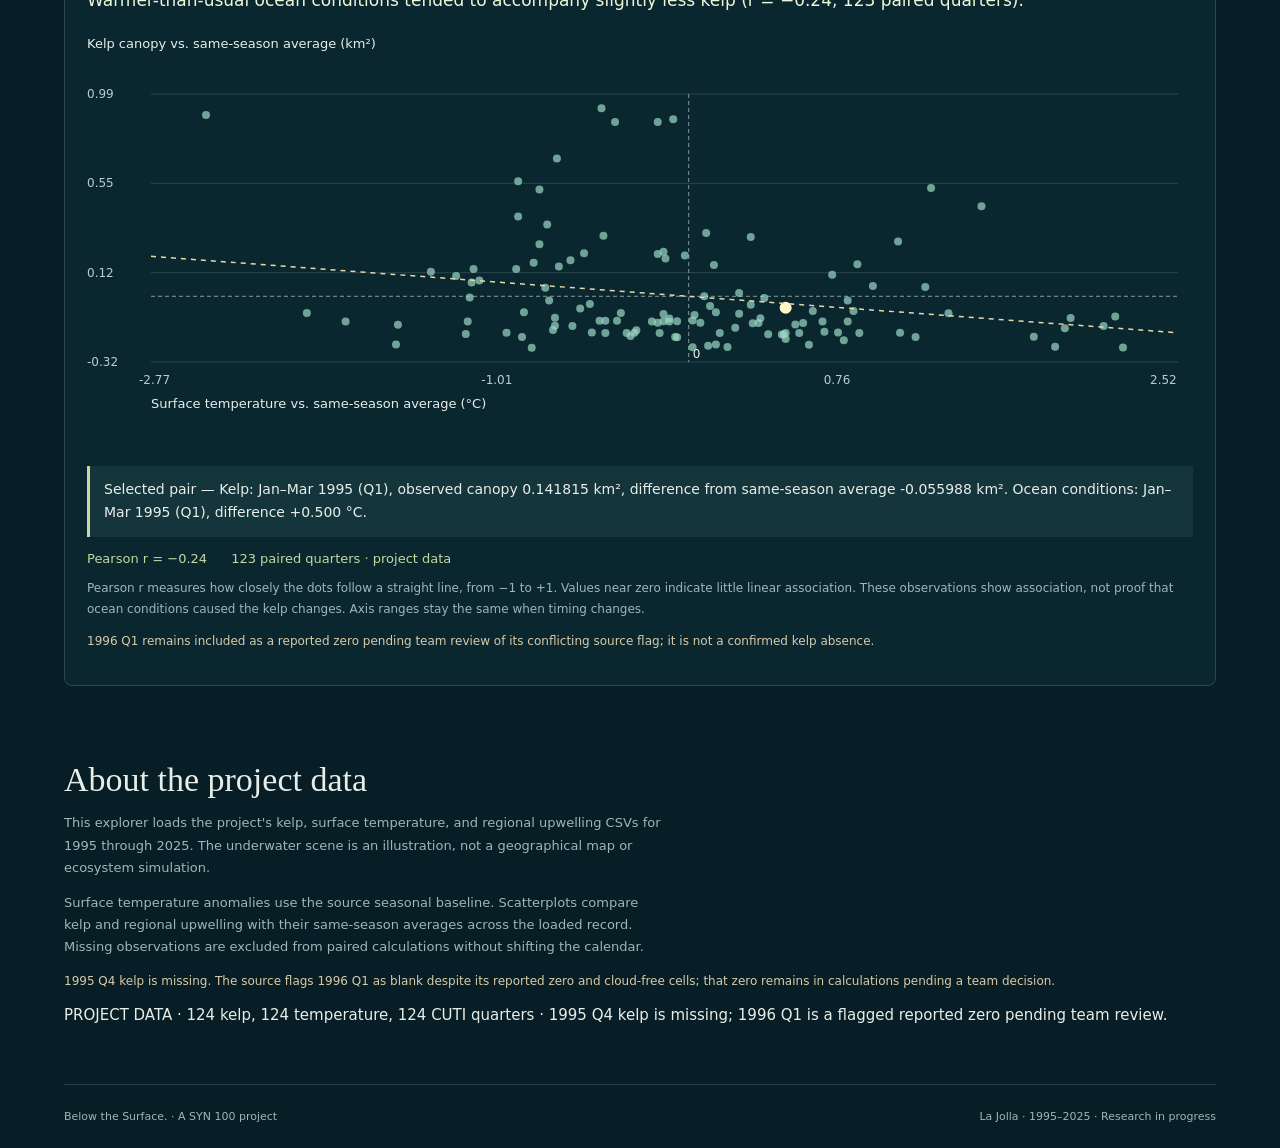
==== commit a3d5eff8: "updated readability" ====
--- a/index.html
+++ b/index.html
@@ -1,12 +1,55 @@
 <!doctype html><html lang="en"><head><meta charset="utf-8"><meta name="viewport" content="width=device-width,initial-scale=1"><meta name="description" content="Explore an illustrative underwater kelp ecosystem through time. A SYN 100 research prototype."><title>Below the Surface | La Jolla</title><link rel="stylesheet" href="src/styles.css"></head><body>
 <header><a class="brand" href="#">Below the <span>Surface.</span></a><nav><a href="#explore">EXPLORE</a><a href="#relationships">RELATIONSHIPS</a><a href="#methods">THE RESEARCH</a></nav><span class="tag">SYN 100 · LA JOLLA</span></header>
 <div class="intro"><div><div class="eyebrow">An underwater journey through time · 1995–2025</div><h1>A changing ocean.<br><em>A living forest.</em></h1></div><p>Move through the years. Watch a kelp forest change, feel the water warm and cool, and follow currents rising from below.</p></div>
-<div class="notice" id="notice">ILLUSTRATIVE PROTOTYPE · All values are synthetic demonstration data. These animations and correlations are not research findings.</div>
-<main><div id="explore" class="scene-wrap"><canvas id="ocean" aria-label="Illustrative underwater kelp scene controlled by the selected quarter" role="img"></canvas><div class="overlay"><div class="eyebrow">La Jolla Kelp Canopy Over Time</div><h2 id="sceneDate">Winter 1995</h2><p><br>Drag the timeline to explore their changes.</p></div><div class="scene-meta">LA JOLLA, CALIFORNIA<br><br>ILLUSTRATED CROSS-SECTION</div><div class="scene-caption">Kelp extent represents canopy area. Plant height, currents, and water effects are illustrative.</div><div class="layer-controls"><label><input id="tempFx" type="checkbox" checked> Temperature</label><label><input id="upFx" type="checkbox" checked> Upwelling</label><label><input id="motion" type="checkbox" checked> Motion</label></div></div>
-<div class="timeline"><div class="time-head"><button class="button" id="play" aria-label="Play timeline">▶ Play</button><strong id="date">1995 · Q1</strong><input id="time" type="range" min="0" max="123" value="0" aria-label="Selected year and quarter"></div><div class="years"><span>1995</span><span>2000</span><span>2005</span><span>2010</span><span>2015</span><span>2020</span><span>2025</span></div></div>
-<div class="metrics" aria-live="polite"><div class="metric"><label>Kelp canopy area</label><div class="value" id="kelpVal"></div><small>Extent of surface canopy</small></div><div class="metric"><label>Temperature anomaly</label><div class="value" id="tempVal"></div><small>Relative to seasonal baseline</small></div><div class="metric"><label>Upwelling index</label><div class="value" id="upVal"></div><small id="upUnit">Synthetic index · arbitrary units</small></div></div>
-<section class="content"><div class="section-head"><div><div class="eyebrow">01 / See the rhythm</div><h2>Every season leaves a trace.</h2><p class="sub">Each square is one quarter. Darker green means greater canopy area. Select a square to visit that moment underwater.</p></div><span class="eyebrow">LESS KELP → MORE KELP</span></div><div class="chartbox"><div class="heatrows"><div class="quarters"><span>Q1</span><span>Q2</span><span>Q3</span><span>Q4</span></div><div class="calendar" id="calendar"></div></div><div class="calyears"><span>1995</span><span>2000</span><span>2005</span><span>2010</span><span>2015</span><span>2020</span><span>2025</span></div></div></section>
-<section class="content"><div class="section-head"><div><div class="eyebrow">02 / Follow the same moment</div><h2>Three signals. One timeline.</h2><p class="sub">Separate scales preserve each variable’s units. Click a graph to move the underwater scene to that quarter.</p></div></div><div class="chartbox"><div class="legend"><span><i class="dot" style="background:#bdd794"></i>Kelp area</span><span><i class="dot" style="background:#edac86"></i>Temperature anomaly</span><span><i class="dot" style="background:#82c8de"></i>Upwelling</span></div><svg id="series" viewBox="0 0 1000 340" role="img" aria-label="Linked time-series graphs"></svg></div></section>
-<section class="content" id="relationships"><div class="section-head"><div><div class="eyebrow">03 / Ask a deeper question</div><h2>Do the signals move together?</h2><p class="sub">Explore paired observations and possible delays. A relationship can have exceptions; association alone does not establish cause.</p></div></div><div class="chartbox twocol"><svg id="scatter" viewBox="0 0 600 370" role="img" aria-label="Environmental variable versus kelp anomaly scatterplot"></svg><div class="controls"><label for="variable">Compare seasonal anomalies</label><select id="variable"><option value="temp">Temperature vs. kelp</option><option value="up">Upwelling vs. kelp</option></select><label for="lag">Environmental conditions measured</label><select id="lag"><option value="0">In the same quarter as kelp</option><option value="1">One quarter before kelp</option><option value="2">Two quarters before kelp</option></select><div><div class="stat" id="rval"></div><p class="sub" id="pairCount"></p></div><p class="sub">Anomalies subtract each quarter’s average over the loaded record. Correlations here are exploratory; time dependence and other factors need further analysis.</p></div></div></section>
-<section class="content" id="methods"><div class="eyebrow">04 / Behind the experience</div><h2>From measurements to meaning.</h2><div class="method"><div><h3>The research question</h3><p>What relationship exists between ocean temperature anomalies and kelp canopy coverage near La Jolla, and how does regional upwelling fit into that picture?</p><p>This first version uses reproducible synthetic values to demonstrate the experience. It does not reproduce La Jolla’s history. The underwater scene is a visual metaphor, not a geographical map or ecosystem simulation.</p></div><div><h3>Bring the team’s data together</h3><p>Load a merged CSV with columns <code>year,quarter,kelp_area_m2,temp_anomaly_c,mean_upwelling_index</code>. Use one row per quarter; leave missing measurements blank. Imported data stays in this browser session. Document source, region, baseline, index units, and quality controls with the final dataset.</p><div class="import"><label class="button" for="upload">Load team CSV</label><input id="upload" type="file" accept=".csv,text/csv" hidden><button id="reset" class="button">Reset demo</button></div><p role="status" class="status" id="loadStatus">Showing 124 synthetic quarters.</p><p><a href="data/sample.csv" download style="text-decoration:underline">Download the CSV format example</a></p></div></div></section></main><footer><span>Below the Surface. · A SYN 100 project</span><span>La Jolla · 1995–2025 · Research in progress</span></footer>
+<div class="notice" id="notice" role="status">Loading project CSV observations...</div>
+<main><div id="explore" class="scene-wrap"><canvas id="ocean" aria-label="Illustrative underwater kelp scene controlled by the selected quarter" role="img"></canvas><div class="overlay"><div class="eyebrow">La Jolla Kelp Canopy Over Time</div><h2 id="sceneDate">Loading date...</h2><p><br>Drag the timeline to explore their changes.</p></div><div class="scene-meta">LA JOLLA, CALIFORNIA<br><br>ILLUSTRATED CROSS-SECTION</div><div class="scene-caption">Kelp extent represents canopy area. Plant height, currents, and water effects are illustrative.</div><div class="layer-controls"><label><input id="tempFx" type="checkbox" checked> Temperature</label><label><input id="upFx" type="checkbox" checked> Upwelling</label><label><input id="motion" type="checkbox" checked> Motion</label></div></div>
+<div class="timeline"><div class="time-head"><button class="button" id="play" aria-label="Play timeline">▶ Play</button><strong id="date">Loading date...</strong><input id="time" type="range" min="0" max="123" value="0" aria-label="Selected year and quarter"></div><div class="years"><span>1995</span><span>2000</span><span>2005</span><span>2010</span><span>2015</span><span>2020</span><span>2025</span></div></div>
+<div class="metrics" aria-live="polite"><div class="metric"><label>Kelp canopy area</label><div class="value" id="kelpVal"></div><small>Measured surface canopy area (km&sup2;)</small></div><div class="metric"><label>Surface temperature vs. seasonal average</label><div class="value" id="tempVal"></div><small>Relative to seasonal baseline</small></div><div class="metric"><label>Regional upwelling index</label><div class="value" id="upVal"></div><small id="upUnit">Regional water transport at 33&deg;N</small></div></div>
+<aside class="scene-key" aria-label="How to read the scene">
+ <span><i class="key-mark warm"></i><strong>Red:</strong> warmer than usual for that season</span>
+ <span><i class="key-mark cold"></i><strong>Icy cyan:</strong> cooler than usual for that season</span>
+ <span><i class="key-mark current">&uarr;&darr;</i><strong>Amber arrows:</strong> regional water moving up (upwelling) or down (downwelling)</span>
+ <p>The measured canopy area above is unchanged. Illustrated kelp density is scaled to make small observations visible; it is not a map of individual plants.</p>
+</aside>
+<section class="content" aria-labelledby="canopyTitle">
+  <div class="section-head"><div><h2 id="canopyTitle">Kelp canopy area by year and season</h2>
+  <p class="sub">Kelp canopy is the floating part of the forest seen from above. Each square is one three-month observation. Tap or click a square to explore it; use arrow keys to move between years and seasons.</p></div></div>
+  <div class="chartbox">
+    <div id="canopyLegend" class="canopy-legend" aria-label="Canopy color bands in square kilometres"></div>
+    <p class="chart-help">On a small screen, swipe the grid to see more years. Home and End move to the first and last year.</p>
+    <div class="heatmap-scroll" tabindex="0" role="region" aria-label="Scrollable canopy observations by year and season">
+      <div id="heatmapYears" class="heatmap-years" aria-hidden="true"></div>
+      <div class="heatrows"><div class="quarters"><span>Winter (Q1)</span><span>Spring (Q2)</span><span>Summer (Q3)</span><span>Fall (Q4)</span></div><div class="calendar" id="calendar"></div></div>
+    </div>
+    <p id="heatmapSelection" class="selection-detail" role="status"></p>
+    <p class="data-note">Reported zero and no observation are different. 1996 Q1 is flagged as blank in the source despite a reported zero and some cloud-free cells. Its analytical treatment is unchanged pending team review; it is not a confirmed absence. 1995 Q4 has no usable kelp observation.</p>
+  </div>
+</section>
+<section class="content" aria-labelledby="seriesTitle">
+  <div class="section-head"><div><h2 id="seriesTitle">Three views of the same quarter</h2>
+  <p class="sub">The shared date cursor links canopy area, surface temperature, and regional water movement. Click a chart or use the quarter slider to select a date. Gaps mean no observation, not zero. Positive regional upwelling means net upward water transport; negative means downward.</p></div></div>
+  <div class="chartbox"><svg id="series" viewBox="0 0 600 601" role="img" aria-label="Three linked time-series charts with a shared selected date"></svg>
+  <p id="seriesSelection" class="selection-detail" role="status"></p></div>
+</section>
+<section class="content" id="relationships" aria-labelledby="scatterTitle">
+  <div class="section-head"><div><h2 id="scatterTitle">How do ocean conditions relate to kelp?</h2>
+  <p class="sub">Each dot pairs an ocean condition with one kelp observation. An anomaly is the difference from the average for that same season: positive means above average, negative means below. The zero lines mark those seasonal averages.</p></div></div>
+  <div class="chartbox">
+    <div class="scatter-controls">
+      <label for="variable">Compare<select id="variable"><option value="temp">Surface temperature vs. kelp canopy</option><option value="up">Regional upwelling vs. kelp canopy</option></select></label>
+      <label for="lag">When were ocean conditions measured?<select id="lag"><option value="0">Same quarter</option><option value="1">Ocean conditions 3 months earlier</option><option value="2">Ocean conditions 6 months earlier</option></select></label>
+    </div>
+    <p id="takeaway" class="takeaway" role="status"></p>
+    <svg id="scatter" viewBox="0 0 600 420" role="img" aria-label="Ocean condition versus kelp canopy differences from same-season averages"></svg>
+    <p id="pointDetails" class="selection-detail" role="status"></p>
+    <div class="correlation-numbers"><span id="rval"></span><span id="pairCount"></span></div>
+    <p class="chart-help">Pearson r measures how closely the dots follow a straight line, from &minus;1 to +1. Values near zero indicate little linear association. These observations show association, not proof that ocean conditions caused the kelp changes. Axis ranges stay the same when timing changes.</p>
+    <p class="data-note">1996 Q1 remains included as a reported zero pending team review of its conflicting source flag; it is not a confirmed kelp absence.</p>
+  </div>
+</section>
+<section class="content" id="methods"><h2>About the project data</h2>
+  <p class="sub">This explorer loads the project's kelp, surface temperature, and regional upwelling CSVs for 1995 through 2025. The underwater scene is an illustration, not a geographical map or ecosystem simulation.</p>
+  <p class="sub">Surface temperature anomalies use the source seasonal baseline. Scatterplots compare kelp and regional upwelling with their same-season averages across the loaded record. Missing observations are excluded from paired calculations without shifting the calendar.</p>
+  <p class="data-note">1995 Q4 kelp is missing. The source flags 1996 Q1 as blank despite its reported zero and cloud-free cells; that zero remains in calculations pending a team decision.</p>
+  <p id="loadStatus" role="status">Loading project data...</p></section></main><footer><span>Below the Surface. · A SYN 100 project</span><span>La Jolla · 1995–2025 · Research in progress</span></footer>
 <script src="src/main.js" defer></script></body></html>
--- a/src/styles.css
+++ b/src/styles.css
@@ -23,3 +23,61 @@
   .embed-page .heatrows{grid-template-columns:18px minmax(0,1fr);gap:6px}
   .embed-page .controls{padding:8px 0}
 }
+
+/* The ocean embed opens directly on the scene, without an intro overlay. */
+.embed-ocean{padding-top:8px}
+.embed-ocean .notice{margin-bottom:8px}
+.embed-ocean .overlay{top:10px}
+.embed-ocean .overlay h2{margin:0;text-shadow:0 2px 8px #06262f}
+.transport-reading{display:flex;align-items:center;gap:12px;flex-wrap:wrap}
+.current-label{color:#ffe4af;font-size:12px;white-space:nowrap}
+.observation-state{position:absolute;left:50%;top:48%;transform:translate(-50%,-50%);width:max-content;max-width:85%;padding:12px 16px;border:1px solid #e9edde77;border-radius:8px;background:#06262fe8;color:var(--ink);text-align:center;pointer-events:none}
+.observation-state small{font-size:11px;color:var(--muted)}
+.embed-ocean .scene-caption{max-width:52%;text-shadow:0 1px 4px #06262f}
+@media(max-width:700px){
+ .embed-ocean .scene-caption{max-width:90%;bottom:12px;line-height:1.35}
+ .embed-ocean .layer-controls{bottom:66px}
+}
+
+/* Plain-language chart labels use real CSS pixels at every iframe width. */
+.time-head{flex-wrap:wrap}
+.time-head strong{font:20px system-ui,sans-serif;min-width:245px}
+.time-head input[type=range]{flex:1 1 180px}
+.scene-key{margin:16px 5% 0;padding:14px 16px;border:1px solid var(--line);border-radius:8px;font-size:13px;line-height:1.6;display:flex;flex-wrap:wrap;gap:8px 20px}
+.scene-key>span{display:flex;gap:6px;align-items:center;flex-wrap:wrap}
+.scene-key p{margin:4px 0 0;width:100%;color:var(--muted)}
+.key-mark{display:inline-block;width:14px;height:14px;border-radius:50%;flex-shrink:0}
+.key-mark.warm{background:#ff7c71}.key-mark.cold{background:#6fe7ff}
+.key-mark.current{color:#ffe4af;width:auto;height:auto;font-style:normal;font-weight:bold}
+.canopy-legend{display:flex;flex-wrap:wrap;gap:10px 18px;font-size:12px;line-height:1.5;margin-bottom:16px}
+.canopy-legend>span{display:flex;align-items:center;gap:6px}
+.canopy-swatch{width:18px;height:18px;border:1px solid #ffffff66;display:inline-block;flex-shrink:0}
+.calcell.zero,.canopy-swatch.zero{background:#a5afb4}
+.calcell.missing,.canopy-swatch.missing{background:repeating-linear-gradient(135deg,#283b52 0 3px,#d6dce4 3px 5px)}
+.heatmap-scroll{overflow-x:auto;padding:4px 3px 8px;scrollbar-color:var(--lime) #12353b}
+.heatmap-years{display:grid;grid-template-columns:repeat(31,minmax(0,1fr));gap:3px;margin:0 0 8px 94px;min-width:834px;font-size:10px;color:var(--muted);text-align:center}
+.heatrows,.embed-page .heatrows{grid-template-columns:84px minmax(0,1fr);gap:10px;min-width:928px}
+.quarters{position:sticky;left:0;z-index:1;background:#0a2730;font-size:12px;grid-template-rows:repeat(4,1fr)}
+.quarters>span{display:flex;align-items:center}
+.calendar{gap:3px}.calcell{min-height:24px;aspect-ratio:auto;touch-action:manipulation}
+.calcell.selected{outline-width:3px}
+.selection-detail{font-size:14px;line-height:1.7;padding:12px 14px;background:#14353b;border-left:3px solid var(--lime);overflow-wrap:anywhere}
+.chart-help,.data-note{font-size:12px;line-height:1.7;color:var(--muted)}
+.data-note{color:#d9caa7}
+.scatter-controls{display:grid;grid-template-columns:repeat(2,minmax(0,1fr));gap:16px;margin-bottom:20px}
+.scatter-controls label{font-size:13px;line-height:1.5;color:var(--muted);min-width:0}
+.scatter-controls select{display:block;width:100%;margin-top:6px;font-size:14px}
+.takeaway{font-size:17px;line-height:1.6;color:#edf6d7}
+.correlation-numbers{display:flex;gap:12px 24px;flex-wrap:wrap;font-size:13px;color:var(--lime)}
+.chartbox svg{max-width:100%}
+@media(max-width:700px){
+ .scatter-controls{grid-template-columns:minmax(0,1fr)}
+ .time-head strong{font-size:16px;min-width:0;white-space:normal}
+ .scene-wrap .overlay h2{font-size:22px;max-width:270px}
+ .scene-key{margin-left:3%;margin-right:3%}
+ .scene-key>span{display:block}
+ .key-mark{margin-right:6px}
+ .embed-page .heatrows{gap:10px}
+ .embed-page .chartbox{padding:12px}
+ .chartbox #scatter,.chartbox #series{min-width:0}
+}
